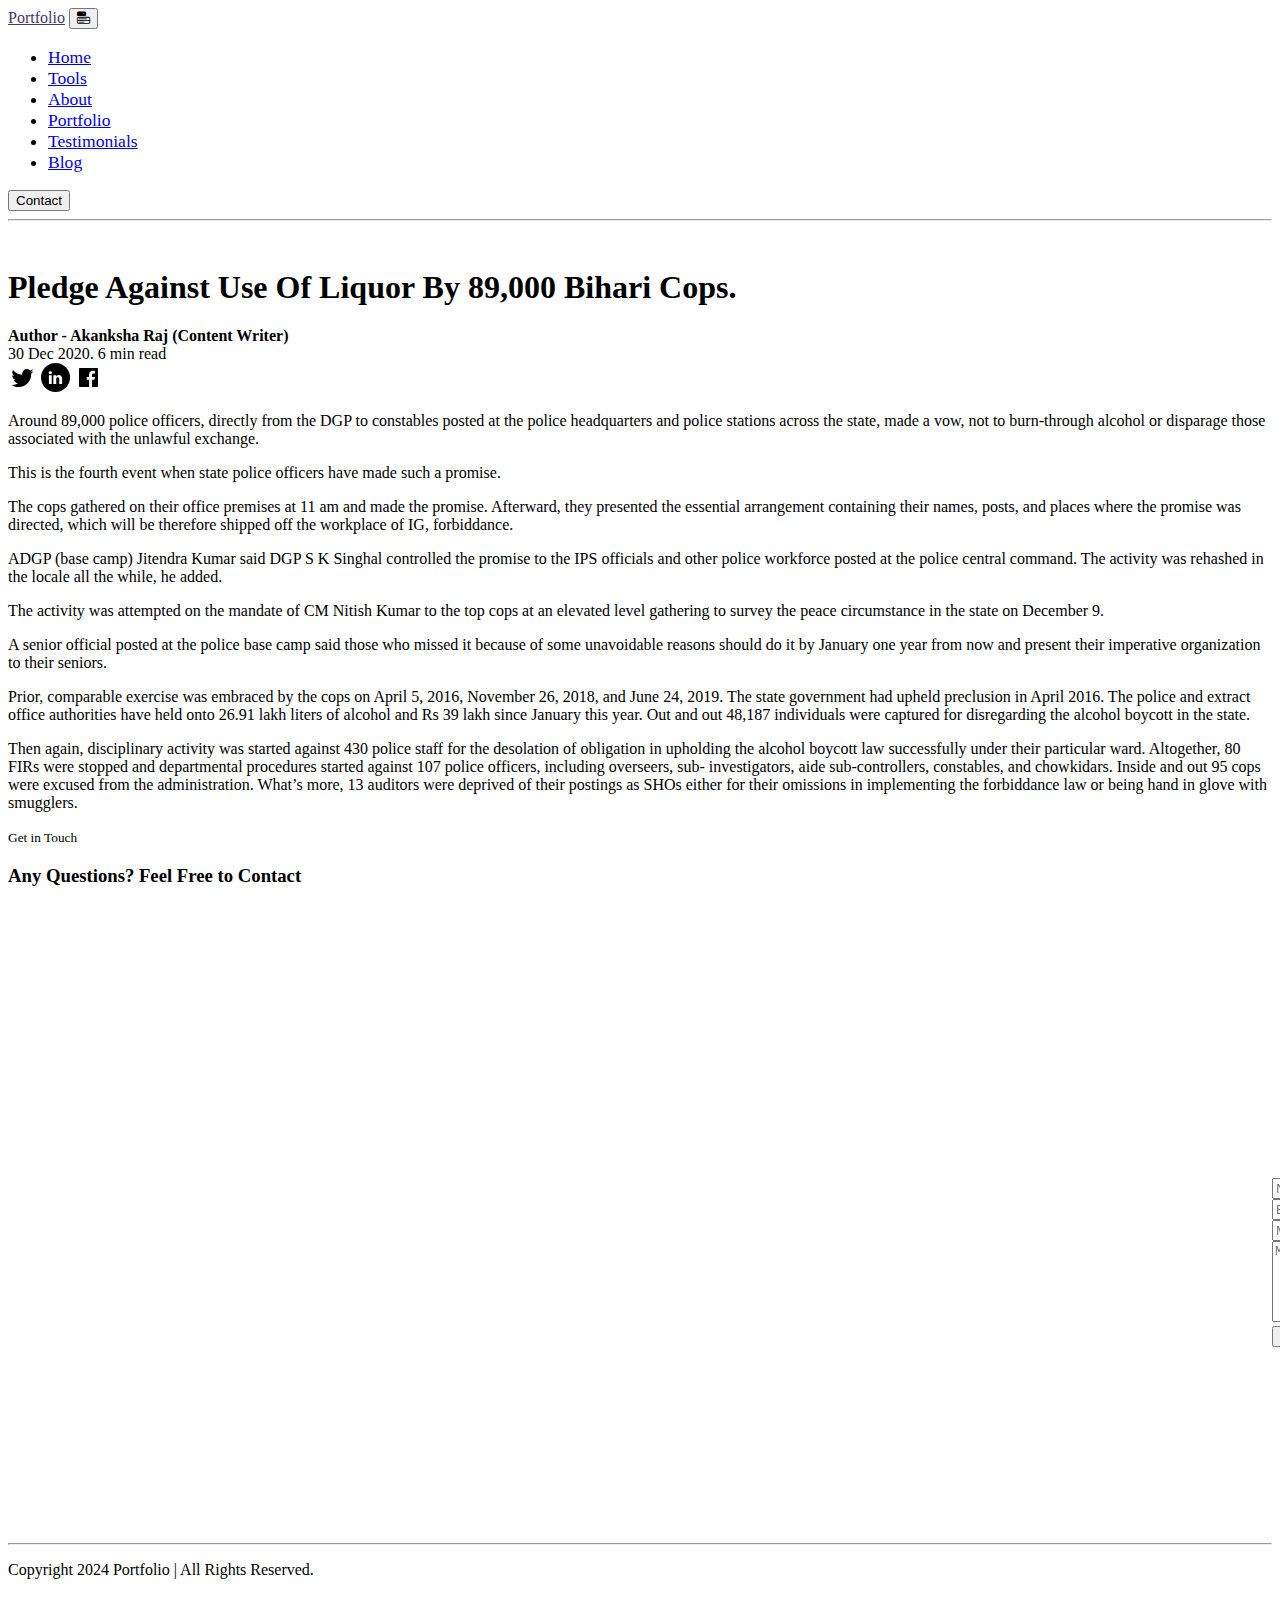
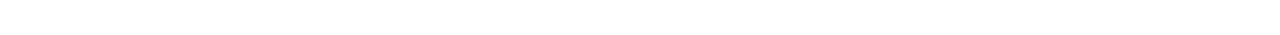
==== blogpost3.html @ 89561c60 "Add files via upload" ====
<!DOCTYPE html>
<html lang="en">
  <head>
    <meta charset="UTF-8" />
    <meta http-equiv="X-UA-Compatible" content="IE=edge" />
    <meta name="viewport" content="width=device-width, initial-scale=1.0" />
    <title>Personal Portfolio - Akanksha Raj</title>

    <!-- bootstrap css cdn link  -->
    <link
      href="https://cdn.jsdelivr.net/npm/bootstrap@5.2.3/dist/css/bootstrap.min.css"
      rel="stylesheet"
      integrity="sha384-rbsA2VBKQhggwzxH7pPCaAqO46MgnOM80zW1RWuH61DGLwZJEdK2Kadq2F9CUG65"
      crossorigin="anonymous"
    />

    <!-- custom css file -->
    <link rel="stylesheet" href="css/style.css" />
    <link rel="stylesheet" href="css/blogstyle.css" />
    <link rel="stylesheet" href="css/blogpost.css" />

    <!-- google font link -->
    <link rel="preconnect" href="https://fonts.googleapis.com" />
    <link rel="preconnect" href="https://fonts.gstatic.com" crossorigin />
    <link
      href="https://fonts.googleapis.com/css2?family=Josefin+Sans:wght@300;400;500;600;700&display=swap"
      rel="stylesheet"
    />

    <!-- bootstrap icon cdn link  -->
    <link
      rel="stylesheet"
      href="https://cdn.jsdelivr.net/npm/bootstrap-icons@1.10.4/font/bootstrap-icons.css"
    />

    <!-- for adding animation to website we have use AOS library 
    AOS Library css file cdn link -->
    <link rel="stylesheet" href="https://unpkg.com/aos@next/dist/aos.css" />

    <!-- jquery cdn link  -->
    <script src="https://ajax.googleapis.com/ajax/libs/jquery/3.6.4/jquery.min.js"></script>
  </head>
  <body>
    <!-- navbar starts -->
    <nav
      id="navbar-top"
      class="navbar navbar-expand-lg navbar-light bg-white sticky-top"
    >
      <div class="container-fluid px-5">
        <a class="navbar-brand fw-bold fs-2" href="#" style="color: #3f396d"
          >Portfolio</a
        >
        <button
          class="nav-menu d-md-none"
          type="button"
          data-bs-toggle="collapse"
          data-bs-target="#navbarNav"
        >
          <i class="bi bi-menu-button-fill"></i>
        </button>
        <div
          class="collapse navbar-collapse justify-content-center"
          id="navbarNav"
        >
          <ul class="navbar-nav gap-4" style="font-size: 1.1rem">
            <li class="nav-item">
              <a class="nav-link" href="./index.html">Home</a>
            </li>
            <li class="nav-item">
              <a class="nav-link" href="./index.html #Tools">Tools</a>
            </li>
            <li class="nav-item">
              <a class="nav-link" href="#about">About</a>
            </li>
            <li class="nav-item">
              <a class="nav-link" href="#portfolio">Portfolio</a>
            </li>
            <li class="nav-item">
              <a class="nav-link" href="#testimonial">Testimonials</a>
            </li>
            <li class="nav-item">
              <a class="nav-link" aria-current="page" href="#">Blog</a>
            </li>
          </ul>
        </div>
        <button class="c-btn ms-4 py-2 px-4 rounded-pill d-none d-md-block">Contact</button>
      </div>
    </nav>
    <!-- navbar ends here -->
<body>
    <div class="max-width-1 m-auto">
        <hr>
    </div>
    <div class="post-img">
        <img src="images/policemen.jpg" alt="">
    </div>
    <div class="m-auto blog-post-content max-width-2 m-auto my-2">
        <h1 class="font1">Pledge Against Use Of Liquor By 89,000 Bihari Cops.</h1>
        <div class="blogpost-meta">
            <div class="author-info">
                <div>
                <b>
                  Author - Akanksha Raj (Content Writer)
                </b>
                </div>
                <div>30 Dec 2020. 6 min read</div>
            </div>
            <div class="social">
                <svg width="29" height="29" class="hk"><path d="M22.05 7.54a4.47 4.47 0 0 0-3.3-1.46 4.53 4.53 0 0 0-4.53 4.53c0 .35.04.7.08 1.05A12.9 12.9 0 0 1 5 6.89a5.1 5.1 0 0 0-.65 2.26c.03 1.6.83 2.99 2.02 3.79a4.3 4.3 0 0 1-2.02-.57v.08a4.55 4.55 0 0 0 3.63 4.44c-.4.08-.8.13-1.21.16l-.81-.08a4.54 4.54 0 0 0 4.2 3.15 9.56 9.56 0 0 1-5.66 1.94l-1.05-.08c2 1.27 4.38 2.02 6.94 2.02 8.3 0 12.86-6.9 12.84-12.85.02-.24 0-.43 0-.65a8.68 8.68 0 0 0 2.26-2.34c-.82.38-1.7.62-2.6.72a4.37 4.37 0 0 0 1.95-2.51c-.84.53-1.81.9-2.83 1.13z"></path></svg>

                <svg style="background: black;
                border-radius: 21px;" width="29" height="29" viewBox="0 0 29 29" fill="none" class="hk"><path d="M5 6.36C5 5.61 5.63 5 6.4 5h16.2c.77 0 1.4.61 1.4 1.36v16.28c0 .75-.63 1.36-1.4 1.36H6.4c-.77 0-1.4-.6-1.4-1.36V6.36z"></path><path fill-rule="evenodd" clip-rule="evenodd" d="M10.76 20.9v-8.57H7.89v8.58h2.87zm-1.44-9.75c1 0 1.63-.65 1.63-1.48-.02-.84-.62-1.48-1.6-1.48-.99 0-1.63.64-1.63 1.48 0 .83.62 1.48 1.59 1.48h.01zM12.35 20.9h2.87v-4.79c0-.25.02-.5.1-.7.2-.5.67-1.04 1.46-1.04 1.04 0 1.46.8 1.46 1.95v4.59h2.87v-4.92c0-2.64-1.42-3.87-3.3-3.87-1.55 0-2.23.86-2.61 1.45h.02v-1.24h-2.87c.04.8 0 8.58 0 8.58z" fill="#fff"></path></svg>

                <svg width="29" height="29" class="hk"><path d="M23.2 5H5.8a.8.8 0 0 0-.8.8V23.2c0 .44.35.8.8.8h9.3v-7.13h-2.38V13.9h2.38v-2.38c0-2.45 1.55-3.66 3.74-3.66 1.05 0 1.95.08 2.2.11v2.57h-1.5c-1.2 0-1.48.57-1.48 1.4v1.96h2.97l-.6 2.97h-2.37l.05 7.12h5.1a.8.8 0 0 0 .79-.8V5.8a.8.8 0 0 0-.8-.79"></path></svg>

            </div>
        </div>
        <p></p>
        <p>Around 89,000 police officers, directly from the DGP to constables posted at the police headquarters
            and police stations across the state, made a vow, not to burn-through alcohol or disparage those
            associated with the unlawful exchange.
        </p>
        <p>
            This is the fourth event when state police officers have made such a promise.
         </p>
         <p>
            The cops gathered on their office premises at 11 am and made the promise. Afterward, they
            presented the essential arrangement containing their names, posts, and places where the promise
            was directed, which will be therefore shipped off the workplace of IG, forbiddance.
        </p>
          <p>
            ADGP (base camp) Jitendra Kumar said DGP S K Singhal controlled the promise to the IPS officials
            and other police workforce posted at the police central command. The activity was rehashed in the
            locale all the while, he added. 
        </p>
        <p>
            The activity was attempted on the mandate of CM Nitish Kumar to the top cops at an elevated level
            gathering to survey the peace circumstance in the state on December 9.
        </p> 
         <p>
            A senior official posted at the police base camp said those who missed it because of some
unavoidable reasons should do it by January one year from now and present their imperative
organization to their seniors.
        </p> 
        <p>
            Prior, comparable exercise was embraced by the cops on April 5, 2016, November 26, 2018, and June
            24, 2019. The state government had upheld preclusion in April 2016. The police and extract office
            authorities have held onto 26.91 lakh liters of alcohol and Rs 39 lakh since January this year. Out and
            out 48,187 individuals were captured for disregarding the alcohol boycott in the state.
        </p>
        <p>
            Then again, disciplinary activity was started against 430 police staff for the desolation of obligation in
            upholding the alcohol boycott law successfully under their particular ward. Altogether, 80 FIRs were
            stopped and departmental procedures started against 107 police officers, including overseers, sub-
            investigators, aide sub-controllers, constables, and chowkidars. Inside and out 95 cops were excused
            from the administration. What’s more, 13 auditors were deprived of their postings as SHOs either for
            their omissions in implementing the forbiddance law or being hand in glove with smugglers. 
        </p>
    </div>
    <!-- contact section starts -->
    <section class="contact py-5" id="contact">
      <div class="heading text-center">
        <small>Get in Touch</small>
        <h3>Any Questions? Feel Free to Contact</h3>
      </div>
      <div class="row justify-content-evenly mt-5">
        <div class="col-md-5 col-10 contact-details" data-aos="slide-right">
          <div class="row justify-content-evenly">
            <div class="col-1">
              <i class="bi bi-geo-alt-fill"></i>
            </div>
            <div class="col-11">
              <p> Noida, Rajat Vihar, 201307</p>
            </div>
          </div>
          <div class="row justify-content-evenly">
            <div class="col-1">
              <i class="bi bi-telephone-fill"></i>
            </div>
            <div class="col-11">
              <p>+91 9608485101</p>
            </div>
          </div>
          <div class="row justify-content-evenly">
            <div class="col-1">
              <i class="bi bi-send-fill"></i>
            </div>
            <div class="col-11">
              <p>akankshar63@gmail.com</p>
            </div>
          </div>
          <div class="row justify-content-evenly">
            <div class="col-1">
              <i class="bi bi-globe-americas"></i>
            </div>
            <div class="col-11">
              <p>www.sample_site.com</p>
            </div>
          </div>
        </div>
        <div class="col-md-5 col-10 mt-3 mt-md-0" data-aos="slide-left">
          <div class="contact-form">
            <div class="mb-3">
              <input
                type="text"
                class="form-control"
                id="exampleFormControlInput1"
                placeholder="Name"
              />
            </div>
            <div class="mb-3">
              <input
                type="email"
                class="form-control"
                id="exampleFormControlInput1"
                placeholder="E-mail"
              />
            </div>
            <div class="mb-3">
              <input
                type="text"
                class="form-control"
                id="exampleFormControlInput1"
                placeholder="Mobile No."
              />
            </div>
            <div class="mb-3">
              <textarea
                class="form-control"
                id="exampleFormControlTextarea1"
                placeholder="Message"
                rows="5"
              ></textarea>
            </div>
            <button class="c-btn h-btn mt-3 py-3 px-5 rounded-pill">
              Submit
            </button>
          </div>
        </div>
      </div>
    </section>
    <!-- contact section ends here -->

    <!-- footer section starts  -->
    <footer class="text-center text-muted py-4">
      <h3 class="text-white pt-4" data-aos="fade-up">Portfolio</h3>
      <div class="link-group mt-5" data-aos="fade-up">
        <a href="index.html">Home</a>
        <div class="vr"></div>
      <a href="index.html#about">About</a>
        <div class="vr"></div>
      <a href="index.html#services">Tools</a>
        <div class="vr"></div>
      <a href="index.html#portfolio">Portfolio</a>
        <div class="vr"></div>
      <a href="index.html#blog">Blog</a>
        <div class="vr"></div>
      <a href="index.html#contact">Contact</a>
      </div>
      <div class="social-links mt-5" data-aos="fade-up">
        <button href="" class="rounded-pill dribble">
          <i class="bi bi-dribbble"></i>
        </button>
        <button href="" class="rounded-pill whatsapp">
          <i class="bi bi-whatsapp"></i>
        </button>
        <button href="" class="rounded-pill behance">
          <i class="bi bi-behance"></i>
        </button>
      </div>
      <hr class="text-muted my-4" />

      <p>Copyright 2024 Portfolio | All Rights Reserved.</p>
    </footer>
    <!-- footer section ends here -->

      <!-- bootstrap javascript cdn link  -->
    <script
      src="https://cdn.jsdelivr.net/npm/bootstrap@5.2.3/dist/js/bootstrap.bundle.min.js"
      integrity="sha384-kenU1KFdBIe4zVF0s0G1M5b4hcpxyD9F7jL+jjXkk+Q2h455rYXK/7HAuoJl+0I4"
      crossorigin="anonymous"
    ></script>

    <!-- AOS library javascript link  -->
    <script src="https://unpkg.com/aos@next/dist/aos.js"></script>
    <script>
      // initializing AOS library
      AOS.init({
        duration: 1000,
        offset: 50,
      });
    </script>
    <!-- custom js file linking -->
    <script src="js/script.js"></script>

    <script>
  /// Get both buttons
let scrollDownButton = document.getElementById("btn-down");

// Set a threshold for when the user is near the bottom
const scrollThreshold = 100; // You can adjust this value for how close to the bottom the user should be to switch buttons

// When the user scrolls, check the scroll position
window.onscroll = function () {
  scrollFunction();
};

function scrollFunction() {
  // Get the current scroll position and the total height of the document
  let scrollPosition = document.documentElement.scrollTop || document.body.scrollTop;
  let documentHeight = document.documentElement.scrollHeight;
  let windowHeight = window.innerHeight;

  // Check if the user has scrolled more than 20px
  if (scrollPosition > 20) {
    backToTopButton.style.display = "block"; // Show back to top button
  } else {
    backToTopButton.style.display = "none"; // Hide back to top button
  }

  // Check if the user is near the bottom of the page
  if (documentHeight - scrollPosition - windowHeight < scrollThreshold) {
    scrollDownButton.style.display = "none"; // Hide scroll down button if near bottom
  } else {
    scrollDownButton.style.display = "block"; // Show scroll down button if not near bottom
  }
}

// When the user clicks on the "Scroll Down" button, scroll down by 50px
scrollDownButton.addEventListener("click", function () {
  window.scrollBy(0, 1000);  // Scrolls down by 1000px
});

    </script>
    
  </body>
</html>
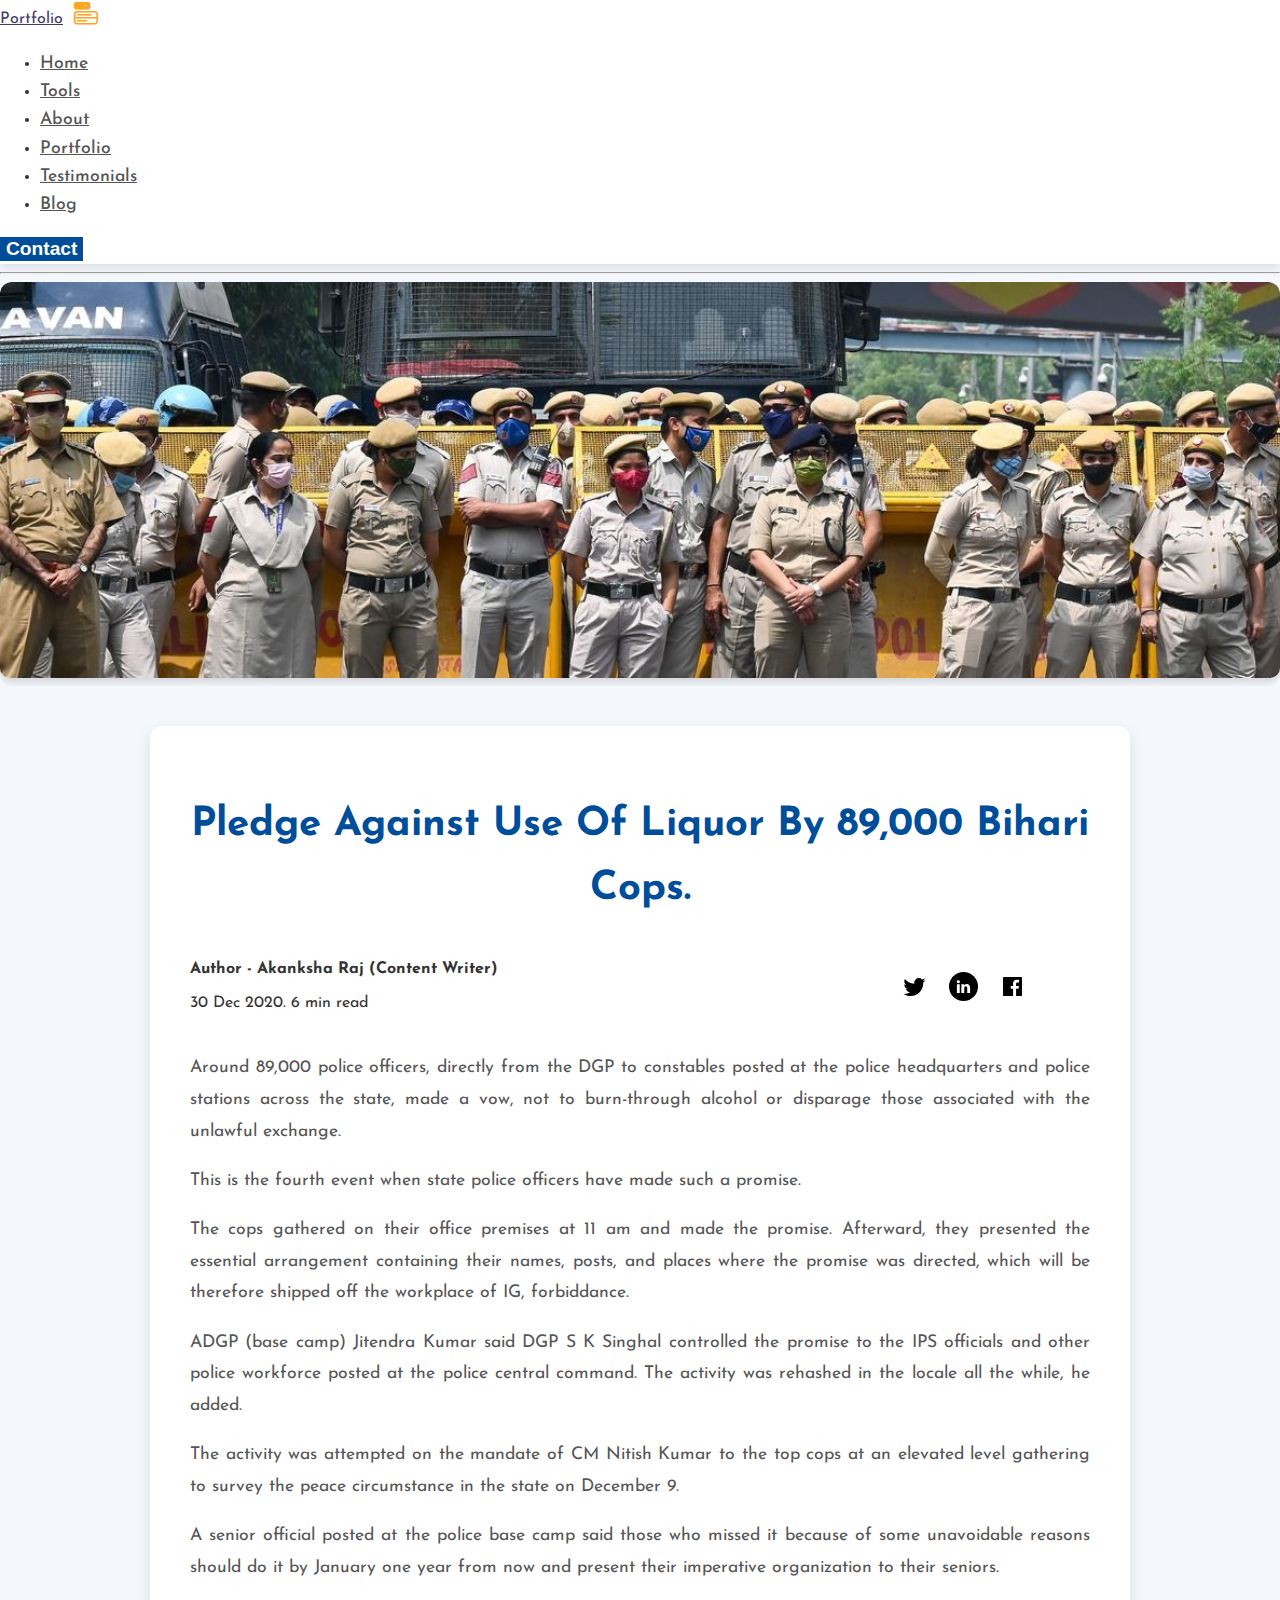
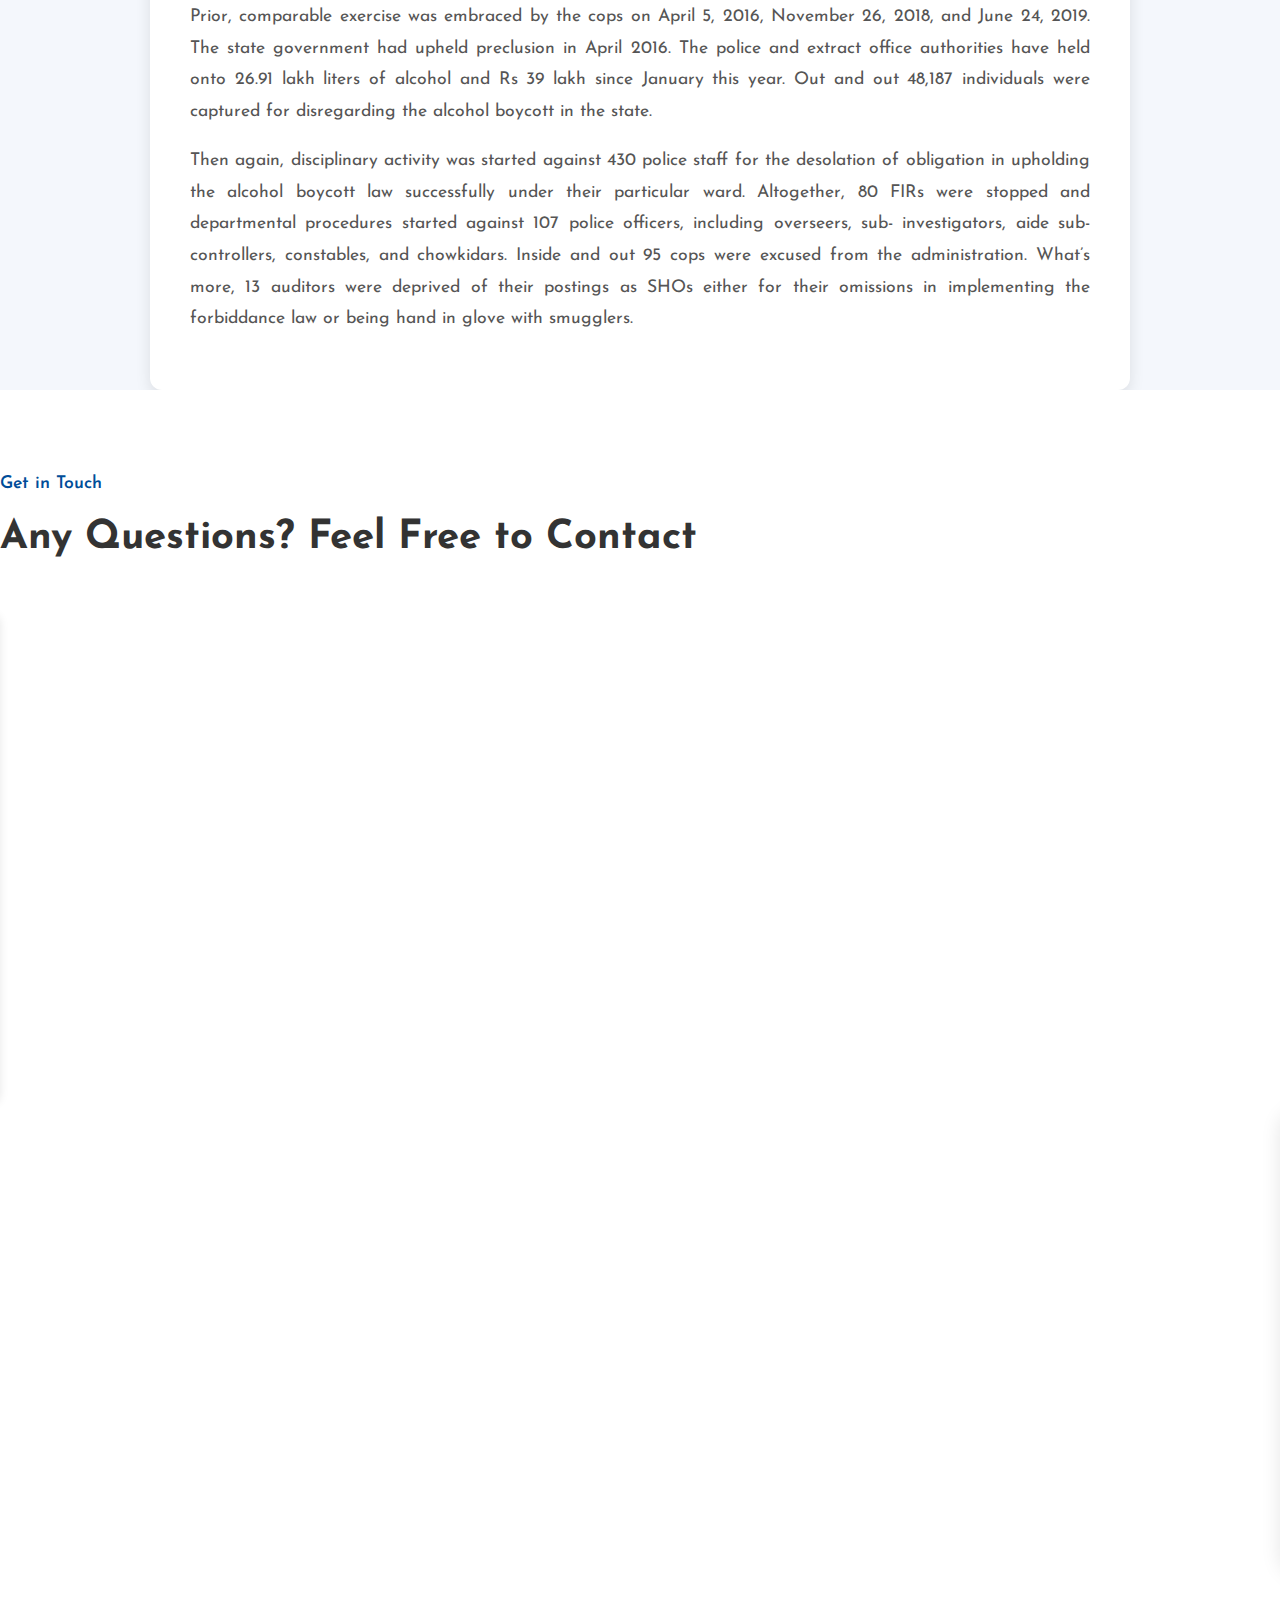
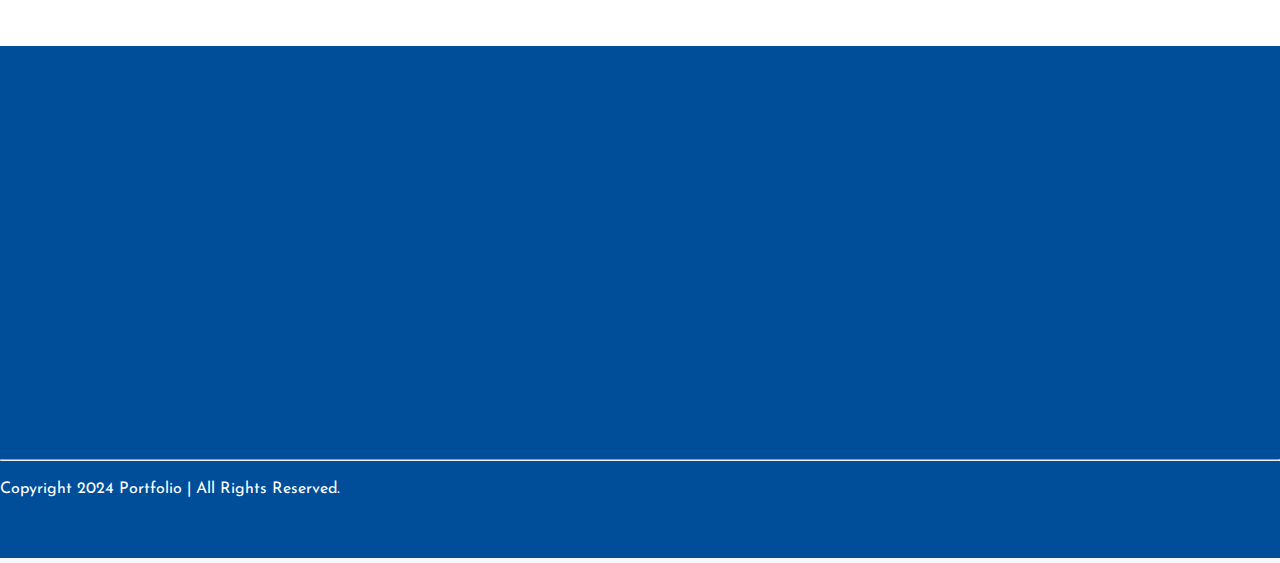
==== commit d12c9384: "Removed Testimonials Section." ====
--- a/blogpost3.html
+++ b/blogpost3.html
@@ -194,7 +194,7 @@
               <i class="bi bi-globe-americas"></i>
             </div>
             <div class="col-11">
-              <p>www.sample_site.com</p>
+              <p href = "https://portfolio-9tq1rwy79-ridyags-projects.vercel.app"> Portfolio </p>
             </div>
           </div>
         </div>
--- a/css/style.css
+++ b/css/style.css
@@ -0,0 +1,432 @@
+/* appling google font over the website  */
+body{
+    font-family: 'Josefin Sans', sans-serif;
+    font-weight: 400;
+}
+/* styling menu icon */
+.nav-menu{
+    border: none;
+    background-color: #fff;
+    font-size: 1.5rem;
+    color: #fca61f;
+}
+/* styling navbar links  */
+.navbar-nav a{
+    color: black;
+    position: relative;
+}
+.navbar-nav a:hover{
+    color: #fca61f;
+}
+.navbar-nav a:after {    
+    background: none repeat scroll 0 0 transparent;
+    bottom: 0;
+    content: "";
+    display: block;
+    height: 2px;
+    left: 50%;
+    top: 35px;
+    position: absolute;
+    background: #fca61f;
+    transition: width 0.3s ease 0s, left 0.3s ease 0s;
+    width: 0;
+  }
+.navbar-nav a:hover:after { 
+    width: 100%; 
+    left: 0; 
+  }
+  /* styling contact btn  */
+.c-btn{
+    border: none;
+    background: #fca61f;
+    color: #fff;
+    font-size: 1.2rem;
+}
+/* styling home section starts */
+.home{
+    background: linear-gradient(33deg, rgba(242,242,255,1) 0%, rgba(235,249,255,1) 100%);
+    padding: 30px 0px 10px 0px;
+}
+.home h2{
+    font-size: 3rem;
+    line-height: 4rem;
+}
+.c-orange{
+    color: #6f34fe;
+    font-weight: 700;
+    font-size: 4rem;
+}
+.home p{
+    width: fit-content;
+    margin-top: 1rem;
+    font-size: 1.2rem;
+}
+.h-btn:hover{
+    background: #6f34fe;
+    color: #fff;
+    transform: translateY(-20px);
+    transition-duration: 1s;
+}
+.link{
+    text-decoration: none;
+    font-size: 1.2rem;
+    color: #fca61f;
+    position: relative;
+}
+.link::after{
+    content: '';
+    position: absolute;
+    width: 100%;
+    transform: scaleX(0);
+    height: 2px;
+    bottom: 0;
+    left: 0;
+    top: 20px;
+    background-color: #6f34fe;
+    transform-origin: bottom right;
+    transition: transform 0.25s ease-out;
+}
+.link:hover{
+    color: #6f34fe;
+}
+.link:hover::after{
+    transform: scaleX(1);
+    transform-origin: bottom left;
+}
+/* adding animation to home section image  */
+.home img{
+    animation: floatimg 4s ease-in-out infinite;
+}
+
+@keyframes floatimg {
+    0%{
+        transform: translateX(0);
+    }
+    50%{
+        transform: translateX(-24px);
+    }
+    100%{
+        transform: translateX(0);
+    }
+}
+
+/* expertise section starts */
+.heading small{
+    color: #6f34fe;
+    font-size: 1.5rem;
+    font-weight: 600;
+}
+.heading h3{
+    margin-top: 0.5rem;
+    color: #3f396d;
+    font-size: 2.5rem;
+    font-weight: 700;
+}
+.expertise h4{
+    color: #3f396d;
+    font-weight: 700;
+}
+.expertise a{
+    text-decoration: none;
+    color: #fca61f;
+}
+.expertise a:hover{
+    color: #6f34fe;
+}
+.expertise .service-card{
+    text-align: center;
+    padding: 15px 15px;
+    border-radius: 0.7rem;
+}
+
+/* skill section starts */
+.skill{
+    background-color: rgb(234, 234, 249);
+}
+.progress-card{
+    padding: 12% 10% 10% 15%;
+    background-color: #fff;
+    text-align: center;
+    border-radius: 10%;
+}
+.progress-card:hover{
+    transform: scale(1.1,1.1);
+    transition-duration: 0.6s;
+}
+.circular-progress{
+    position: relative;
+    height: 130px;
+    width: 130px;
+    border-radius: 50%;
+    background: conic-gradient(#7d2ae8 3.6deg, #ededed 0deg);
+    display: flex;
+    align-items: center;
+    justify-content: center;
+}
+.circular-progress::before{
+    content: "";
+    position: absolute;
+    height: 120px;
+    width: 120px;
+    border-radius: 50%;
+    background-color: #fff;
+}
+.progress-value{
+    position: relative;
+    font-size: 1.5rem;
+    font-weight: 600;
+}
+.html-progress{
+    color: #fca61f;
+}
+.javascript-progress{
+    color: #6f34fe;
+}
+.php-progress{
+    color: #20c997;
+}
+.reactjs-progress{
+    color: #3f396d;
+}
+.text{
+    font-size: 1.2rem;
+    font-weight: 500;
+}
+.heading p{
+    font-size: 1.3rem;
+}
+
+/* portfolio section starts */
+#myBtnContainer{
+    margin-bottom: 45px;
+}
+#myBtnContainer button{
+  border: none;
+  color: black;
+  background: transparent;
+  font-size: 20px;
+  font-weight: 600;
+  cursor: pointer;   
+  display: inline-block;
+  margin: 0 25px;
+}
+#myBtnContainer button:hover{
+    color: #fca61f;
+}
+
+#myBtnContainer button:focus{
+    outline: none;
+}
+.post .content h4{
+    font-size: 1rem;
+    font-weight: 700;
+}
+.post .card{
+    border: none;
+}
+
+
+/* testimonial section starts */
+.testimonial img:hover{
+    transform: scale(1.2,1.2);
+    transition-duration: 1s;
+}
+.testimonial h4{
+    color: #3f396d;
+}
+.testimonial i{
+    font-size: 2.9rem;
+    color: #fca61f;
+    
+}
+.testimonial .nextprev-btn{
+    border: none;
+    background-color: #fff;
+}
+.prev:hover,.prev-btn:hover{
+    color:#6f34fe;
+    transform: translateX(-10px);
+    transition-duration: 1s;
+}
+.next:hover,.next-btn:hover{
+    color:#6f34fe;
+    transform: translateX(10px);
+    transition-duration: 1s;
+}
+
+/* blog section starts */
+.blog{
+    background-color: #f2f2ff;
+}
+.blog .blogpost .card{
+    border: none;
+    border-radius: 5%;
+}
+.nav-bg{
+    background-color: #fff;
+}
+
+.blog .blogpost small{
+    color: #6f34fe;
+    font-size: 1.1rem;
+}
+.blog .blogpost h4,.blogpost a{
+    color: #3f396d;
+    font-weight: 700;
+    margin-top: 1rem;
+    text-decoration: none;
+}
+.blogpost a:hover{
+    color: #fca61f;
+}
+.blog .blogpost .read-more-btn{
+    text-decoration: none;
+    color: #fca61f;
+    font-size: 1.1rem;
+}
+.blog .blogpost .read-more-btn:hover{
+    color: #6f34fe;
+}
+/* styling modal group  */
+.btn-c{
+    margin-left: 94%;
+    background-color: transparent;
+    border: none;
+    color: #fff;
+    font-size: 2rem;
+    margin-top: -3%;
+}
+.btn-c i{
+    color: #fca61f;
+}
+.modal-body .content span{
+    font-size: 1rem;
+}
+.modal-body .content small{
+    font-size: 1rem;
+    color: #6f34fe;
+}
+/* contact section starts */
+.contact {
+    background-color: #faf9ff;
+    padding: 40px 20px; /* Adds padding to the contact section */
+}
+
+.contact-details i {
+    font-size: 1.5rem;
+    color: #fca61f;
+    margin-right: 10px; /* Adds space between the icon and the text */
+}
+
+.contact-details p {
+    font-size: 1.2rem;
+    margin-left: 1rem;
+    color: #333; /* Adds a darker text color for better contrast */
+}
+
+/* Trendy and aesthetic glass border effect */
+.contact-form {
+    padding: 30px 40px; /* Adds padding inside the contact form */
+    background-color: rgba(232, 232, 239, 0.178); /* Semi-transparent white background for clean effect */
+    border-radius: 22px; /* Softer corners for a modern touch */
+    box-shadow: 0 10px 20px rgba(0, 0, 0, 0.1); /* Larger shadow for depth and focus */
+    backdrop-filter: blur(15px); /* Stronger blur for more pronounced glass effect */
+    border: 1px solid rgba(255, 255, 255, 0.3); /* Subtle glowing border effect */
+    overflow: hidden; /* Prevents content from overflowing the rounded corners */
+    transition: all 0.3s ease-in-out; /* Smooth transition on hover */
+}
+
+/* Hover effect to enhance aesthetics */
+.contact-form:hover {
+    transform: translateY(-5px); /* Slight lift on hover for a more dynamic feel */
+    box-shadow: 0 15px 30px rgba(0, 0, 0, 0.15); /* Increase shadow on hover */
+}
+
+/* Button padding */
+.contact-form button {
+    padding: 12px 25px; /* Adds more padding to the submit button */
+}
+
+/* Centering the submit button */
+.contact-form button {
+    padding: 12px 25px; /* Padding inside the button */
+    display: block; /* Ensures the button behaves like a block element */
+    margin: 20px auto 0; /* Centers the button and adds some space on top */
+    background-color: #fca61f; /* Optional: Customize button color */
+    color: white; /* Optional: Customize text color */
+    border: none; /* Optional: Removes border */
+    border-radius: 25px; /* Optional: Rounded button */
+    font-size: 1rem; /* Optional: Font size */
+}
+
+/*Border-Box*/
+.bor_box {
+    padding: 50px 20px; /* Adds padding inside the contact form */
+    background-color: rgba(242,242,255,1); /* Semi-transparent white background for clean effect */
+    border-radius: 22px; /* Softer corners for a modern touch */
+    box-shadow: 0 10px 20px rgba(0, 0, 0, 0.1); /* Larger shadow for depth and focus */
+    backdrop-filter: blur(15px); /* Stronger blur for more pronounced glass effect */
+    border: 1px solid rgba(255, 255, 255, 0.3); /* Subtle glowing border effect */
+    overflow: hidden; /* Prevents content from overflowing the rounded corners */
+    transition: all 0.3s ease-in-out; /* Smooth transition on hover */
+}
+
+
+/* footer section starts */
+footer{
+    background-color: #211e39;
+}
+
+footer .link-group a{
+    margin-left: 10px;
+    margin-right: 10px;
+    text-decoration: none;
+    color: #6c757d;
+    font-size: 1.1rem;
+    margin-top: 1rem;
+}
+footer .link-group a:hover{
+    color: #fca61f;
+}
+.social-links button{
+    border: none;
+    margin-right: 1rem;
+    font-size: 1.2rem;
+    background-color: #fff;
+    padding: 14px 15px 10px 15px;
+}
+.social-links .dribble{
+    color: #f33a7e;
+}
+.social-links button:hover{
+    color: #fff;
+    transform: translateY(-20px);
+    transition-duration: 1s;
+}
+.social-links .dribble:hover{
+    background-color: #f33a7e;
+}
+.social-links .whatsapp{
+    color: #25D366;
+}
+.social-links .whatsapp:hover{
+    background-color: #25D366;
+}
+.social-links .behance{
+    color: #255afc;
+}
+.social-links .behance:hover{
+    background-color: #255afc;
+}
+
+/* styling back to top button */
+#btn-back-to-top {
+    position: fixed;
+    bottom: 40px;
+    right: 40px;
+    display: none;
+    font-size: 1.4rem;
+    background-color: #fca61f;
+    color: #fff;
+    animation: pulse 3s infinite;
+}
--- a/css/blogstyle.css
+++ b/css/blogstyle.css
@@ -0,0 +1,199 @@
+/* Add background color to body */
+body {
+  background-color: #f4f7fc;
+  font-family: 'Josefin Sans', sans-serif;
+  line-height: 1.6;
+  color: #333;
+  margin: 0;
+  padding: 0;
+}
+
+/* Styling for header navbar */
+#navbar-top {
+  background-color: #fff;
+  box-shadow: 0 4px 10px rgba(0, 0, 0, 0.1);
+}
+
+#navbar-top .navbar-nav .nav-link {
+  color: #555;
+  font-weight: 500;
+}
+
+#navbar-top .navbar-nav .nav-link:hover {
+  color: #004d99;
+  transition: all 0.3s ease;
+}
+
+#navbar-top .c-btn {
+  background-color: #004d99;
+  color: white;
+  font-weight: 600;
+}
+
+#navbar-top .c-btn:hover {
+  background-color: #003366;
+}
+
+/* Main content section styling */
+.content {
+  background-color: white;
+  padding: 40px;
+  border-radius: 10px;
+  box-shadow: 0 6px 12px rgba(0, 0, 0, 0.1);
+  margin-top: 40px;
+}
+
+.content h2 {
+  font-size: 2.5rem;
+  color: #004d99;
+  margin-bottom: 20px;
+}
+
+.content p {
+  font-size: 1.1rem;
+  line-height: 1.8;
+  margin-bottom: 15px;
+  text-align: justify;
+}
+
+.content .highlight {
+  background-color: #ffecb3;
+  padding: 5px;
+  border-radius: 4px;
+  font-weight: bold;
+}
+
+/* Styling for blog post section */
+.blog-post-content {
+  background-color: white;
+  padding: 40px;
+  border-radius: 12px;
+  box-shadow: 0 6px 15px rgba(0, 0, 0, 0.1);
+  margin-top: 40px;
+}
+
+.blog-post-content h1 {
+  font-size: 2.5rem;
+  color: #004d99;
+  margin-bottom: 30px;
+}
+
+.blogpost-meta {
+  display: flex;
+  justify-content: space-between;
+  margin-bottom: 20px;
+}
+
+.blogpost-meta .author-info {
+  font-size: 1rem;
+  color: #666;
+}
+
+.blogpost-meta .social svg {
+  margin: 0 10px;
+  cursor: pointer;
+  transition: transform 0.3s ease;
+}
+
+.blogpost-meta .social svg:hover {
+  transform: scale(1.1);
+}
+
+/* Contact section styling */
+.contact {
+  background-color: #fff;
+  padding: 80px 0;
+}
+
+.contact .heading small {
+  color: #004d99;
+  font-size: 1.1rem;
+}
+
+.contact .heading h3 {
+  font-size: 2.5rem;
+  color: #333;
+}
+
+.contact .contact-details {
+  background-color: #f4f7fc;
+  padding: 30px;
+  border-radius: 10px;
+  box-shadow: 0 4px 10px rgba(0, 0, 0, 0.1);
+}
+
+.contact-form input,
+.contact-form textarea {
+  border-radius: 8px;
+  border: 1px solid #ccc;
+  padding: 15px;
+  font-size: 1rem;
+  margin-bottom: 15px;
+}
+
+.contact-form button {
+  background-color: #004d99;
+  color: white;
+  font-weight: 600;
+  padding: 12px 40px;
+  border-radius: 50px;
+  border: none;
+  cursor: pointer;
+  transition: all 0.3s ease;
+}
+
+.contact-form button:hover {
+  background-color: #003366;
+}
+
+/* Button Styling */
+#btn-back-to-top, #btn-down {
+  position: fixed;
+  bottom: 20px;
+  right: 20px;
+  padding: 10px;
+  background-color: #007bff;
+  color: white;
+  border: none;
+  border-radius: 50%;
+  cursor: pointer;
+  display: none;
+}
+
+
+/* Footer Styling */
+footer {
+  background-color: #004d99;
+  color: #fff;
+  padding: 40px 0;
+}
+
+footer h3 {
+  font-size: 2.5rem;
+  color: #fff;
+}
+
+footer .link-group a {
+  color: #fff;
+  text-decoration: none;
+  padding: 0 15px;
+}
+
+footer .link-group a:hover {
+  color: #ffecb3;
+}
+
+footer .social-links button {
+  background-color: #fff;
+  color: #004d99;
+  padding: 15px;
+  border-radius: 50%;
+  margin: 0 10px;
+  cursor: pointer;
+  transition: all 0.3s ease;
+}
+
+footer .social-links button:hover {
+  background-color: #004d99;
+  color: #fff;
+}
--- a/css/blogpost.css
+++ b/css/blogpost.css
@@ -0,0 +1,310 @@
+/* General Body Styling */
+body {
+    background-color: #f4f7fc;
+    font-family: 'Josefin Sans', sans-serif;
+    line-height: 1.6;
+    color: #333;
+    margin: 0;
+    padding: 0;
+}
+
+/* Header Styling */
+#navbar-top {
+    background-color: #fff;
+    box-shadow: 0 4px 10px rgba(0, 0, 0, 0.1);
+}
+
+#navbar-top .navbar-nav .nav-link {
+    color: #555;
+    font-weight: 500;
+}
+
+#navbar-top .navbar-nav .nav-link:hover {
+    color: #004d99;
+    transition: all 0.3s ease;
+}
+
+#navbar-top .c-btn {
+    background-color: #004d99;
+    color: white;
+    font-weight: 600;
+}
+
+#navbar-top .c-btn:hover {
+    background-color: #003366;
+}
+
+/* Main Content Section Styling */
+.content {
+    background-color: white;
+    padding: 40px;
+    border-radius: 10px;
+    box-shadow: 0 6px 12px rgba(0, 0, 0, 0.1);
+    margin-top: 40px;
+}
+
+.content h2 {
+    font-size: 2.5rem;
+    color: #004d99;
+    margin-bottom: 20px;
+}
+
+.content p {
+    font-size: 1.1rem;
+    line-height: 1.8;
+    margin-bottom: 15px;
+    text-align: justify;
+}
+
+.content .highlight {
+    background-color: #ffecb3;
+    padding: 5px;
+    border-radius: 4px;
+    font-weight: bold;
+}
+
+/* Blog Post Section */
+.blog-post-content {
+    background-color: white;
+    padding: 40px;
+    border-radius: 12px;
+    box-shadow: 0 6px 15px rgba(0, 0, 0, 0.1);
+    margin-top: 40px;
+}
+
+.blog-post-content h1 {
+    font-size: 2.5rem;
+    color: #004d99;
+    margin-bottom: 30px;
+}
+
+.blogpost-meta {
+    display: flex;
+    justify-content: space-between;
+    margin-bottom: 20px;
+}
+
+.blogpost-meta .author-info {
+    font-size: 1rem;
+    color: #666;
+}
+
+.blogpost-meta .social svg {
+    margin: 0 10px;
+    cursor: pointer;
+    transition: transform 0.3s ease;
+}
+
+.blogpost-meta .social svg:hover {
+    transform: scale(1.1);
+}
+
+/* Contact Section */
+.contact {
+    background-color: #fff;
+    padding: 80px 0;
+}
+
+.contact .heading small {
+    color: #004d99;
+    font-size: 1.1rem;
+}
+
+.contact .heading h3 {
+    font-size: 2.5rem;
+    color: #333;
+}
+
+.contact .contact-details {
+    background-color: #f4f7fc;
+    padding: 30px;
+    border-radius: 10px;
+    box-shadow: 0 4px 10px rgba(0, 0, 0, 0.1);
+}
+
+.contact-form input,
+.contact-form textarea {
+    border-radius: 8px;
+    border: 1px solid #ccc;
+    padding: 15px;
+    font-size: 1rem;
+    margin-bottom: 15px;
+}
+
+.contact-form button {
+    background-color: #004d99;
+    color: white;
+    font-weight: 600;
+    padding: 12px 40px;
+    border-radius: 50px;
+    border: none;
+    cursor: pointer;
+    transition: all 0.3s ease;
+}
+
+.contact-form button:hover {
+    background-color: #003366;
+}
+
+/* Footer Styling */
+footer {
+    background-color: #004d99;
+    color: #fff;
+    padding: 40px 0;
+}
+
+footer h3 {
+    font-size: 2.5rem;
+    color: #fff;
+}
+
+footer .link-group a {
+    color: #fff;
+    text-decoration: none;
+    padding: 0 15px;
+}
+
+footer .link-group a:hover {
+    color: #ffecb3;
+}
+
+footer .social-links button {
+    background-color: #fff;
+    color: #004d99;
+    padding: 15px;
+    border-radius: 50%;
+    margin: 0 10px;
+    cursor: pointer;
+    transition: all 0.3s ease;
+}
+
+footer .social-links button:hover {
+    background-color: #004d99;
+    color: #fff;
+}
+
+/* Author Information */
+.author-info {
+    margin: 12px 0;
+}
+
+.author-info div {
+    padding: 4px 0px;
+    font-family: var(--font2);
+}
+
+/* Social Icons in Blog */
+.social {
+    padding-right: 53px;
+    align-self: center;
+    cursor: pointer;
+}
+
+/* Post Image Styling */
+.post-img {
+    height: 404px;
+    overflow: hidden;
+}
+
+.post-img img {
+    width: 100%;
+}
+
+
+/* Blog Post Content Styling */
+.blog-post-content {
+    background-color: white;
+    padding: 40px;
+    border-radius: 12px;
+    box-shadow: 0 6px 15px rgba(0, 0, 0, 0.1);
+    margin-top: 40px;
+    max-width: 900px;
+    margin-left: auto;
+    margin-right: auto;
+    font-family: 'Josefin Sans', sans-serif; /* Using a clean and elegant font */
+}
+
+.blog-post-content h1 {
+    font-size: 2.5rem;
+    color: #004d99;
+    margin-bottom: 20px;
+    text-align: center;
+    font-weight: 700;
+}
+
+.blog-post-meta {
+    display: flex;
+    justify-content: space-between;
+    margin-bottom: 20px;
+    font-size: 1rem;
+    color: #666;
+}
+
+.blogpost-meta .author-info {
+    font-size: 1rem;
+    color: #333;
+}
+
+.blogpost-meta .social {
+    display: flex;
+    justify-content: flex-start;
+}
+
+.blogpost-meta .social svg {
+    margin: 0 10px;
+    cursor: pointer;
+    transition: transform 0.3s ease;
+}
+
+.blogpost-meta .social svg:hover {
+    transform: scale(1.1);
+}
+
+.blog-post-content p {
+    font-size: 1.1rem;
+    line-height: 1.8;
+    margin-bottom: 15px;
+    text-align: justify;
+    color: #555;
+}
+
+/* Additional Padding for Images */
+.post-img {
+    margin-bottom: 30px;
+    border-radius: 12px;
+    overflow: hidden;
+}
+
+.post-img img {
+    width: 100%;
+    border-radius: 10px;
+    box-shadow: 0 4px 10px rgba(0, 0, 0, 0.15);
+}
+
+/* Special Highlight Class */
+.content .highlight {
+    background-color: #ffecb3;
+    padding: 5px;
+    border-radius: 4px;
+    font-weight: bold;
+}
+
+/* Responsive Design */
+@media (max-width: 768px) {
+    .blog-post-content {
+        padding: 20px;
+    }
+
+    .blog-post-content h1 {
+        font-size: 2rem;
+    }
+
+    .blogpost-meta {
+        flex-direction: column;
+        align-items: flex-start;
+    }
+
+    .blogpost-meta .social svg {
+        margin: 5px;
+    }
+}
